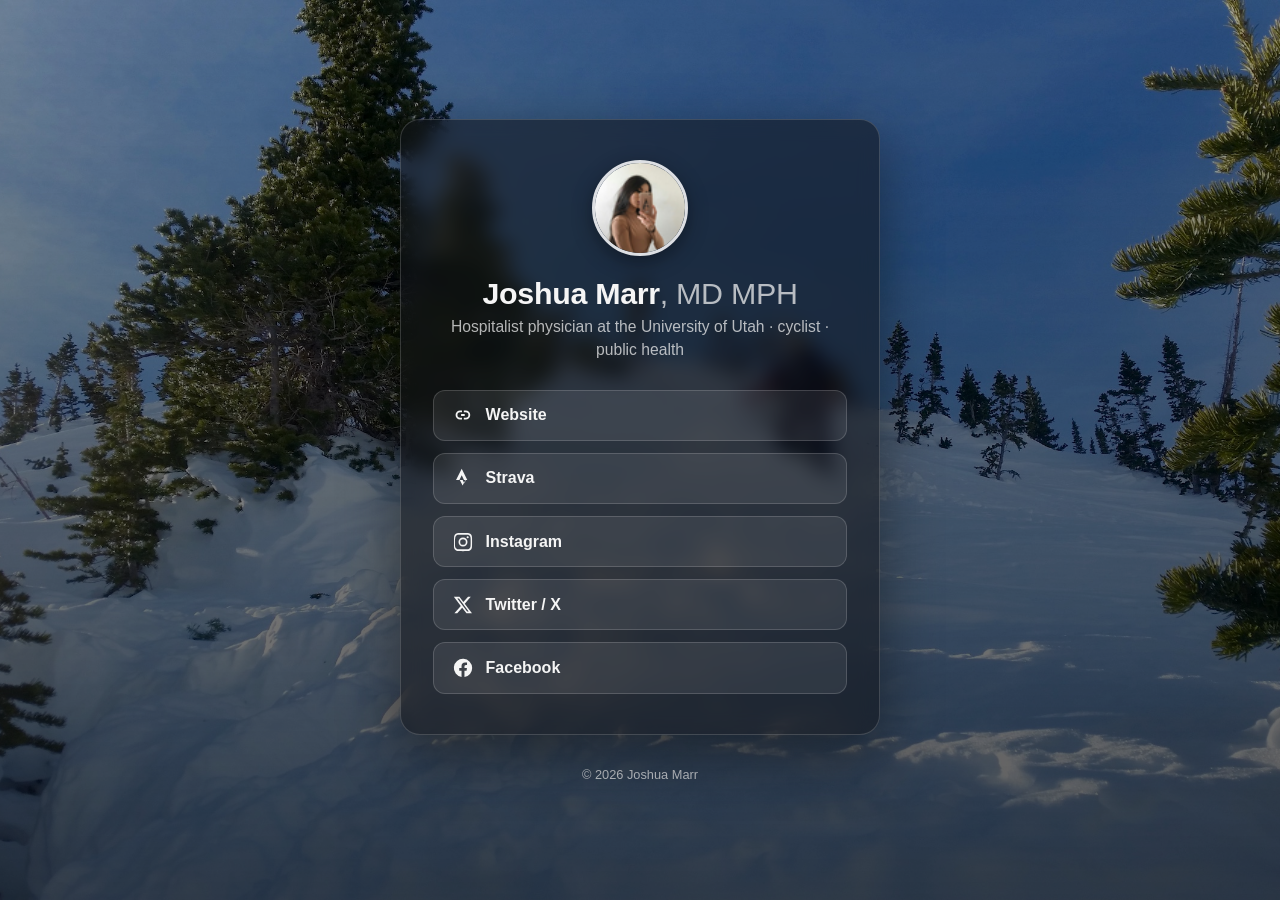
==== index.html @ 2447f127 "Migrate joshmarr.com from Tumblr to a static Netlify site Replace the Tumblr-hosted Persona-theme la" ====
<!DOCTYPE html>
<html lang="en">
<head>
  <meta charset="utf-8">
  <meta name="viewport" content="width=device-width, initial-scale=1">
  <title>Joshua Marr, MD MPH</title>
  <meta name="description" content="Joshua Marr, MD MPH — hospitalist physician at the University of Utah. Public health, cycling, and the outdoors.">
  <meta name="keywords" content="Joshua Marr, physician, hospitalist, MD, MPH, University of Utah, public health, cycling, Strava">

  <!-- Open Graph / social sharing -->
  <meta property="og:type" content="website">
  <meta property="og:title" content="Joshua Marr, MD MPH">
  <meta property="og:description" content="Hospitalist physician at the University of Utah. Public health, cycling, and the outdoors.">
  <meta property="og:url" content="https://www.joshmarr.com/">
  <meta property="og:image" content="https://www.joshmarr.com/images/avatar.png">
  <meta name="twitter:card" content="summary">

  <link rel="icon" type="image/png" href="/images/avatar.png">
  <link rel="apple-touch-icon" href="/images/avatar.png">
  <link rel="stylesheet" href="/styles.css">
</head>
<body>
  <main class="card">
    <img class="avatar" src="/images/avatar.png" alt="Joshua Marr" width="96" height="96">
    <h1 class="name">Joshua Marr<span class="creds">, MD&nbsp;MPH</span></h1>
    <p class="tagline">Hospitalist physician at the University of Utah &middot; cyclist &middot; public health</p>

    <nav class="links" aria-label="Profiles">
      <a class="link" href="https://healthcare.utah.edu/fad/mddetail.php?physicianID=u0899222" target="_blank" rel="noopener">
        <svg viewBox="0 0 24 24" aria-hidden="true"><path d="M3.9 12a5 5 0 0 1 5-5h2v2h-2a3 3 0 0 0 0 6h2v2h-2a5 5 0 0 1-5-5Zm6 1h4v-2h-4v2Zm5-6h-2v2h2a3 3 0 0 1 0 6h-2v2h2a5 5 0 0 0 0-10Z"/></svg>
        <span>Website</span>
      </a>
      <a class="link" href="https://www.strava.com/athletes/84659" target="_blank" rel="noopener">
        <svg viewBox="0 0 24 24" aria-hidden="true"><path d="M10.6 2 4.4 14.3h3.7L10.6 9l2.5 5.3h3.6L10.6 2Zm4.6 12.3-1.8 3.5-1.8-3.5H8.5l3.1 6 3.1-6h-2.6Z"/></svg>
        <span>Strava</span>
      </a>
      <a class="link" href="https://www.instagram.com/joshuamarr" target="_blank" rel="noopener">
        <svg viewBox="0 0 24 24" aria-hidden="true"><path d="M12 2.2c3.2 0 3.6 0 4.9.07 1.2.05 1.8.25 2.2.42.6.2 1 .47 1.4.9.4.4.7.8.9 1.4.17.4.37 1 .42 2.2.06 1.3.07 1.7.07 4.9s0 3.6-.07 4.9c-.05 1.2-.25 1.8-.42 2.2-.2.6-.5 1-.9 1.4-.4.4-.8.7-1.4.9-.4.17-1 .37-2.2.42-1.3.06-1.7.07-4.9.07s-3.6 0-4.9-.07c-1.2-.05-1.8-.25-2.2-.42-.6-.2-1-.5-1.4-.9-.4-.4-.7-.8-.9-1.4-.17-.4-.37-1-.42-2.2C2.2 15.6 2.2 15.2 2.2 12s0-3.6.07-4.9c.05-1.2.25-1.8.42-2.2.2-.6.5-1 .9-1.4.4-.4.8-.7 1.4-.9.4-.17 1-.37 2.2-.42C8.4 2.2 8.8 2.2 12 2.2Zm0 1.8c-3.1 0-3.5 0-4.7.07-.9.04-1.4.2-1.7.32-.43.17-.74.37-1.06.7-.32.32-.52.63-.7 1.06-.12.3-.28.8-.32 1.7C3.25 9.1 3.24 9.4 3.24 12s0 2.9.07 4.1c.04.9.2 1.4.32 1.7.17.43.37.74.7 1.06.32.32.63.52 1.06.7.3.12.8.28 1.7.32 1.2.06 1.6.07 4.7.07s3.5 0 4.7-.07c.9-.04 1.4-.2 1.7-.32.43-.17.74-.37 1.06-.7.32-.32.52-.63.7-1.06.12-.3.28-.8.32-1.7.06-1.2.07-1.5.07-4.1s0-2.9-.07-4.1c-.04-.9-.2-1.4-.32-1.7a2.9 2.9 0 0 0-.7-1.06 2.9 2.9 0 0 0-1.06-.7c-.3-.12-.8-.28-1.7-.32C15.5 4 15.1 4 12 4Zm0 3.1a4.9 4.9 0 1 1 0 9.8 4.9 4.9 0 0 1 0-9.8Zm0 1.8a3.1 3.1 0 1 0 0 6.2 3.1 3.1 0 0 0 0-6.2Zm5.1-3.2a1.15 1.15 0 1 1 0 2.3 1.15 1.15 0 0 1 0-2.3Z"/></svg>
        <span>Instagram</span>
      </a>
      <a class="link" href="https://twitter.com/jmarrmd" target="_blank" rel="noopener">
        <svg viewBox="0 0 24 24" aria-hidden="true"><path d="M17.5 3h3l-6.6 7.5L21.8 21h-6l-4.7-6.1L5.7 21H2.6l7-8L2 3h6.1l4.3 5.6L17.5 3Zm-1 16h1.7L7.6 4.8H5.8L16.5 19Z"/></svg>
        <span>Twitter / X</span>
      </a>
      <a class="link" href="https://www.facebook.com/josh.marr" target="_blank" rel="noopener">
        <svg viewBox="0 0 24 24" aria-hidden="true"><path d="M22 12a10 10 0 1 0-11.6 9.9v-7H7.9V12h2.5V9.8c0-2.5 1.5-3.9 3.8-3.9 1.1 0 2.2.2 2.2.2v2.5h-1.2c-1.2 0-1.6.8-1.6 1.6V12h2.7l-.4 2.9h-2.3v7A10 10 0 0 0 22 12Z"/></svg>
        <span>Facebook</span>
      </a>
    </nav>
  </main>

  <footer class="footer">
    <p>&copy; <span id="year">2026</span> Joshua Marr</p>
  </footer>

  <script>document.getElementById('year').textContent = new Date().getFullYear();</script>
</body>
</html>
---- styles.css ----
:root {
  --accent: #fc4c02; /* Strava-ish orange, nods to the cycling theme */
  --text: #f5f5f5;
  --muted: rgba(245, 245, 245, 0.72);
  --card-bg: rgba(15, 18, 22, 0.55);
  --link-bg: rgba(255, 255, 255, 0.08);
  --link-bg-hover: rgba(255, 255, 255, 0.18);
  --border: rgba(255, 255, 255, 0.16);
}

* { box-sizing: border-box; }

html, body { height: 100%; }

body {
  margin: 0;
  min-height: 100vh;
  display: flex;
  flex-direction: column;
  align-items: center;
  justify-content: center;
  gap: 2rem;
  padding: 2rem 1rem;
  font-family: -apple-system, BlinkMacSystemFont, "Segoe UI", Roboto, Helvetica, Arial, sans-serif;
  color: var(--text);
  text-align: center;
  background: #0e1116 url("/images/background.jpg") center / cover no-repeat fixed;
}

/* Darkening overlay for text legibility over the photo */
body::before {
  content: "";
  position: fixed;
  inset: 0;
  background: linear-gradient(180deg, rgba(0,0,0,0.35), rgba(0,0,0,0.65));
  z-index: -1;
}

.card {
  width: 100%;
  max-width: 30rem;
  padding: 2.5rem 2rem;
  border-radius: 1.25rem;
  background: var(--card-bg);
  border: 1px solid var(--border);
  backdrop-filter: blur(10px);
  -webkit-backdrop-filter: blur(10px);
  box-shadow: 0 20px 60px rgba(0, 0, 0, 0.45);
}

.avatar {
  width: 96px;
  height: 96px;
  border-radius: 50%;
  object-fit: cover;
  border: 3px solid rgba(255, 255, 255, 0.85);
  box-shadow: 0 6px 20px rgba(0, 0, 0, 0.4);
}

.name {
  margin: 1rem 0 0.25rem;
  font-size: 1.9rem;
  font-weight: 700;
  letter-spacing: -0.01em;
}

.creds {
  font-weight: 500;
  color: var(--muted);
}

.tagline {
  margin: 0 0 1.75rem;
  font-size: 0.98rem;
  line-height: 1.5;
  color: var(--muted);
}

.links {
  display: flex;
  flex-direction: column;
  gap: 0.75rem;
}

.link {
  display: flex;
  align-items: center;
  gap: 0.75rem;
  padding: 0.85rem 1.1rem;
  border-radius: 0.75rem;
  background: var(--link-bg);
  border: 1px solid var(--border);
  color: var(--text);
  text-decoration: none;
  font-size: 1rem;
  font-weight: 600;
  transition: background 0.15s ease, transform 0.15s ease, border-color 0.15s ease;
}

.link:hover,
.link:focus-visible {
  background: var(--link-bg-hover);
  border-color: var(--accent);
  transform: translateY(-2px);
  outline: none;
}

.link svg {
  width: 22px;
  height: 22px;
  flex: 0 0 auto;
  fill: currentColor;
}

.link span { flex: 1; text-align: left; }

.footer {
  font-size: 0.8rem;
  color: var(--muted);
}

.footer p { margin: 0; }

@media (max-width: 380px) {
  .card { padding: 2rem 1.25rem; }
  .name { font-size: 1.6rem; }
}

@media (prefers-reduced-motion: reduce) {
  .link { transition: none; }
  .link:hover, .link:focus-visible { transform: none; }
}
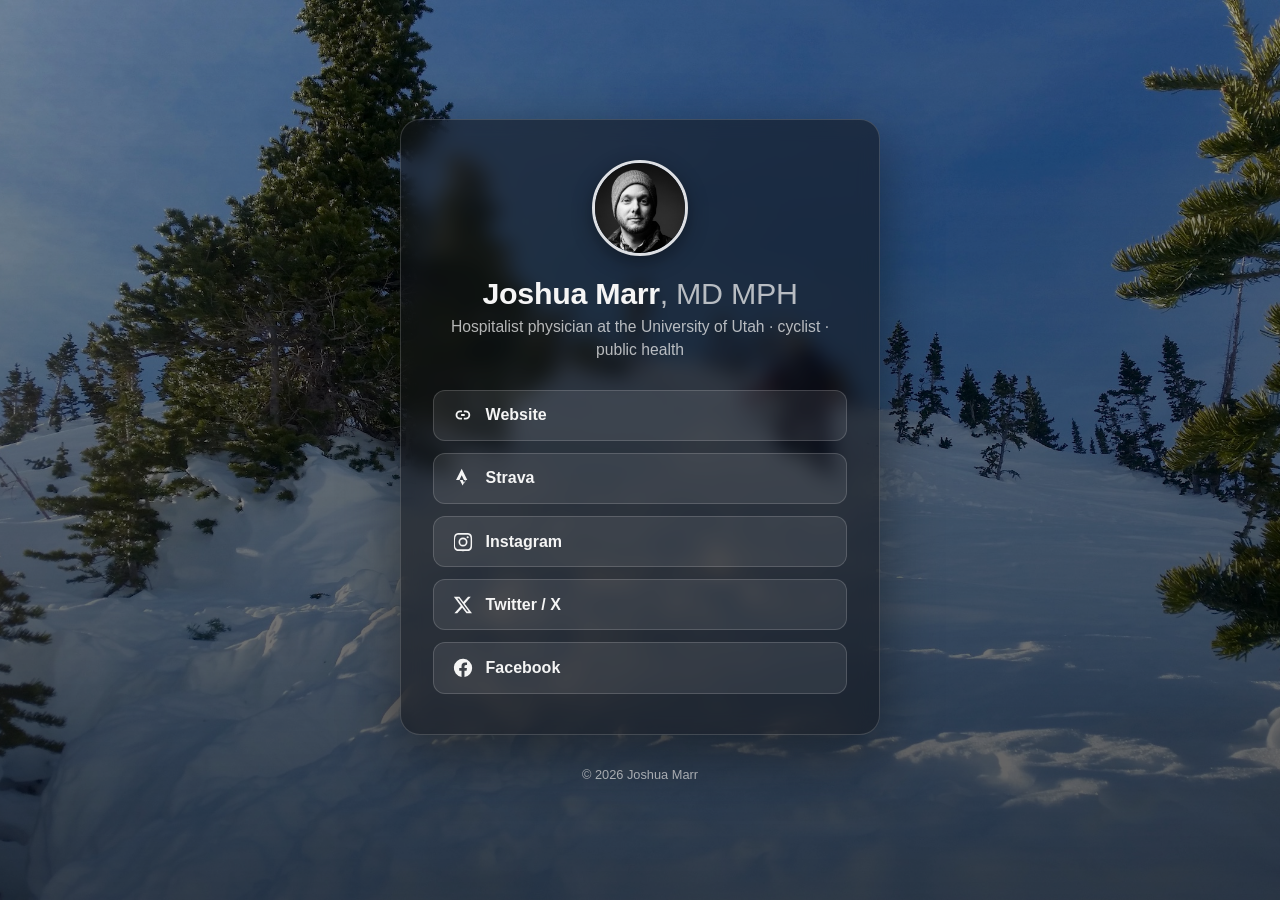
==== commit 4f769ab5: "Replace avatar with B&W portrait Swap the small Tumblr thumbnail for a proper head-and-shoulders cro" ====
--- a/index.html
+++ b/index.html
@@ -15,7 +15,7 @@
   <meta property="og:image" content="https://www.joshmarr.com/images/avatar.png">
   <meta name="twitter:card" content="summary">
 
-  <link rel="icon" type="image/png" href="/images/avatar.png">
+  <link rel="icon" type="image/png" href="/images/favicon.png">
   <link rel="apple-touch-icon" href="/images/avatar.png">
   <link rel="stylesheet" href="/styles.css">
 </head>
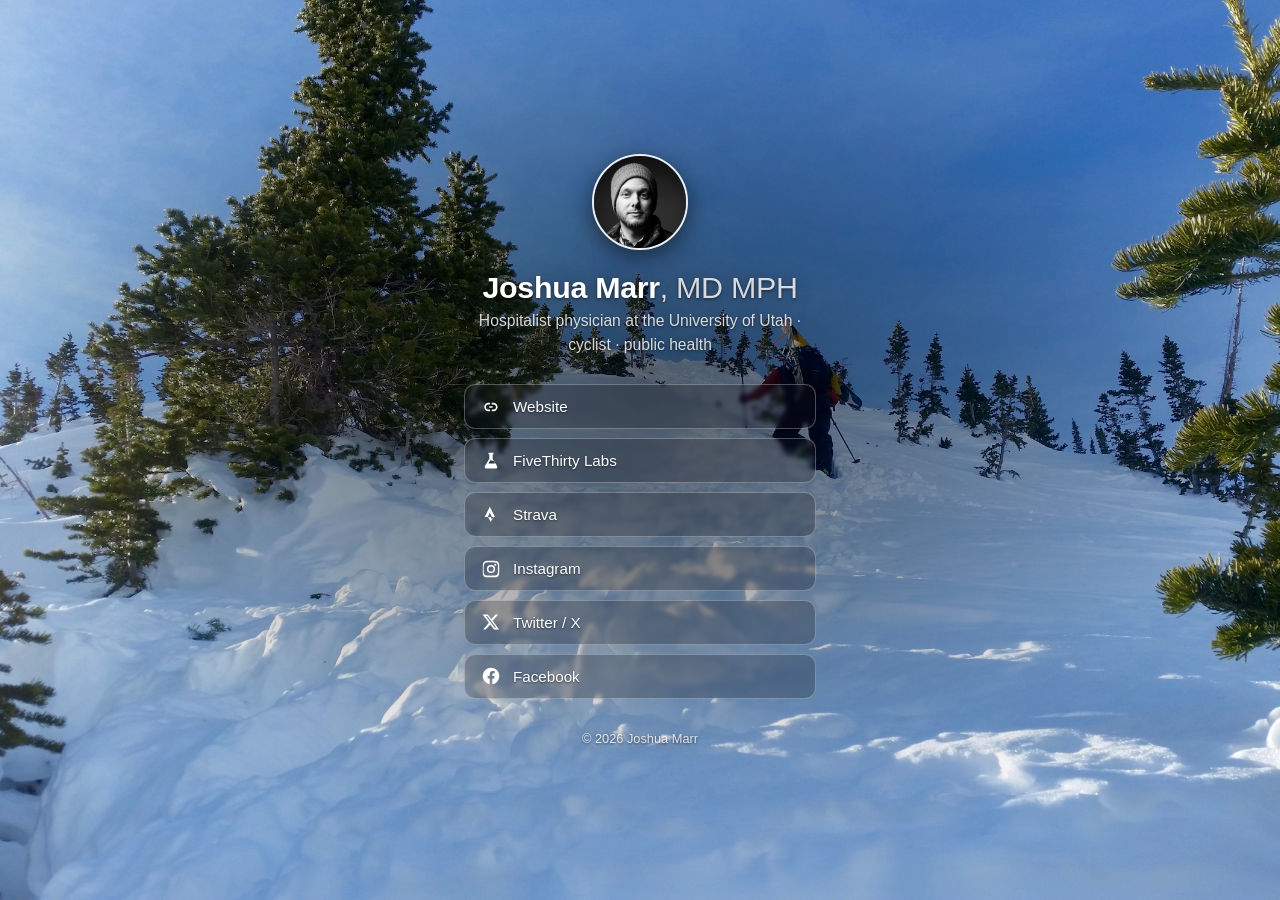
==== commit 575c9b53: "Add FiveThirty Labs link and lighten the design - Add a FiveThirty Labs profile link (fivethirtylabs" ====
--- a/index.html
+++ b/index.html
@@ -30,6 +30,10 @@
         <svg viewBox="0 0 24 24" aria-hidden="true"><path d="M3.9 12a5 5 0 0 1 5-5h2v2h-2a3 3 0 0 0 0 6h2v2h-2a5 5 0 0 1-5-5Zm6 1h4v-2h-4v2Zm5-6h-2v2h2a3 3 0 0 1 0 6h-2v2h2a5 5 0 0 0 0-10Z"/></svg>
         <span>Website</span>
       </a>
+      <a class="link" href="https://www.fivethirtylabs.com" target="_blank" rel="noopener">
+        <svg viewBox="0 0 24 24" aria-hidden="true"><path d="M9 2v2h1v5.2L4.7 18A2 2 0 0 0 6.4 21h11.2a2 2 0 0 0 1.7-3L14 9.2V4h1V2H9Zm3 2h0v5.8l1.3 2.2H10.7L12 9.8V4Zm-3.1 11 1.9-3.2h4.4L17 15H8.9Z"/></svg>
+        <span>FiveThirty Labs</span>
+      </a>
       <a class="link" href="https://www.strava.com/athletes/84659" target="_blank" rel="noopener">
         <svg viewBox="0 0 24 24" aria-hidden="true"><path d="M10.6 2 4.4 14.3h3.7L10.6 9l2.5 5.3h3.6L10.6 2Zm4.6 12.3-1.8 3.5-1.8-3.5H8.5l3.1 6 3.1-6h-2.6Z"/></svg>
         <span>Strava</span>
--- a/styles.css
+++ b/styles.css
@@ -1,11 +1,11 @@
 :root {
   --accent: #fc4c02; /* Strava-ish orange, nods to the cycling theme */
-  --text: #f5f5f5;
-  --muted: rgba(245, 245, 245, 0.72);
-  --card-bg: rgba(15, 18, 22, 0.55);
-  --link-bg: rgba(255, 255, 255, 0.08);
-  --link-bg-hover: rgba(255, 255, 255, 0.18);
-  --border: rgba(255, 255, 255, 0.16);
+  --text: #ffffff;
+  --muted: rgba(255, 255, 255, 0.82);
+  --link-bg: rgba(20, 22, 28, 0.26);
+  --link-bg-hover: rgba(20, 22, 28, 0.5);
+  --border: rgba(255, 255, 255, 0.28);
+  --shadow: 0 1px 3px rgba(0, 0, 0, 0.55), 0 0 18px rgba(0, 0, 0, 0.35);
 }
 
 * { box-sizing: border-box; }
@@ -27,25 +27,26 @@
   background: #0e1116 url("/images/background.jpg") center / cover no-repeat fixed;
 }
 
-/* Darkening overlay for text legibility over the photo */
+/* Soft scrim concentrated behind the content for legibility,
+   feathering out so the photo stays visible toward the edges. */
 body::before {
   content: "";
   position: fixed;
   inset: 0;
-  background: linear-gradient(180deg, rgba(0,0,0,0.35), rgba(0,0,0,0.65));
   z-index: -1;
+  background:
+    radial-gradient(ellipse 65% 55% at 50% 44%,
+      rgba(0, 0, 0, 0.55) 0%,
+      rgba(0, 0, 0, 0.28) 45%,
+      rgba(0, 0, 0, 0.08) 75%,
+      rgba(0, 0, 0, 0) 100%);
 }
 
+/* Just a centering container now — no panel covering the photo. */
 .card {
   width: 100%;
-  max-width: 30rem;
-  padding: 2.5rem 2rem;
-  border-radius: 1.25rem;
-  background: var(--card-bg);
-  border: 1px solid var(--border);
-  backdrop-filter: blur(10px);
-  -webkit-backdrop-filter: blur(10px);
-  box-shadow: 0 20px 60px rgba(0, 0, 0, 0.45);
+  max-width: 22rem;
+  padding: 0;
 }
 
 .avatar {
@@ -53,8 +54,8 @@
   height: 96px;
   border-radius: 50%;
   object-fit: cover;
-  border: 3px solid rgba(255, 255, 255, 0.85);
-  box-shadow: 0 6px 20px rgba(0, 0, 0, 0.4);
+  border: 2px solid rgba(255, 255, 255, 0.9);
+  box-shadow: 0 6px 24px rgba(0, 0, 0, 0.55);
 }
 
 .name {
@@ -62,6 +63,7 @@
   font-size: 1.9rem;
   font-weight: 700;
   letter-spacing: -0.01em;
+  text-shadow: var(--shadow);
 }
 
 .creds {
@@ -74,26 +76,30 @@
   font-size: 0.98rem;
   line-height: 1.5;
   color: var(--muted);
+  text-shadow: var(--shadow);
 }
 
 .links {
   display: flex;
   flex-direction: column;
-  gap: 0.75rem;
+  gap: 0.6rem;
 }
 
 .link {
   display: flex;
   align-items: center;
   gap: 0.75rem;
-  padding: 0.85rem 1.1rem;
-  border-radius: 0.75rem;
+  padding: 0.7rem 1rem;
+  border-radius: 0.7rem;
   background: var(--link-bg);
   border: 1px solid var(--border);
+  -webkit-backdrop-filter: blur(2px);
+  backdrop-filter: blur(2px);
   color: var(--text);
   text-decoration: none;
-  font-size: 1rem;
-  font-weight: 600;
+  font-size: 0.95rem;
+  font-weight: 500;
+  text-shadow: 0 1px 2px rgba(0, 0, 0, 0.5);
   transition: background 0.15s ease, transform 0.15s ease, border-color 0.15s ease;
 }
 
@@ -101,13 +107,13 @@
 .link:focus-visible {
   background: var(--link-bg-hover);
   border-color: var(--accent);
-  transform: translateY(-2px);
+  transform: translateY(-1px);
   outline: none;
 }
 
 .link svg {
-  width: 22px;
-  height: 22px;
+  width: 20px;
+  height: 20px;
   flex: 0 0 auto;
   fill: currentColor;
 }
@@ -117,12 +123,12 @@
 .footer {
   font-size: 0.8rem;
   color: var(--muted);
+  text-shadow: var(--shadow);
 }
 
 .footer p { margin: 0; }
 
 @media (max-width: 380px) {
-  .card { padding: 2rem 1.25rem; }
   .name { font-size: 1.6rem; }
 }
 
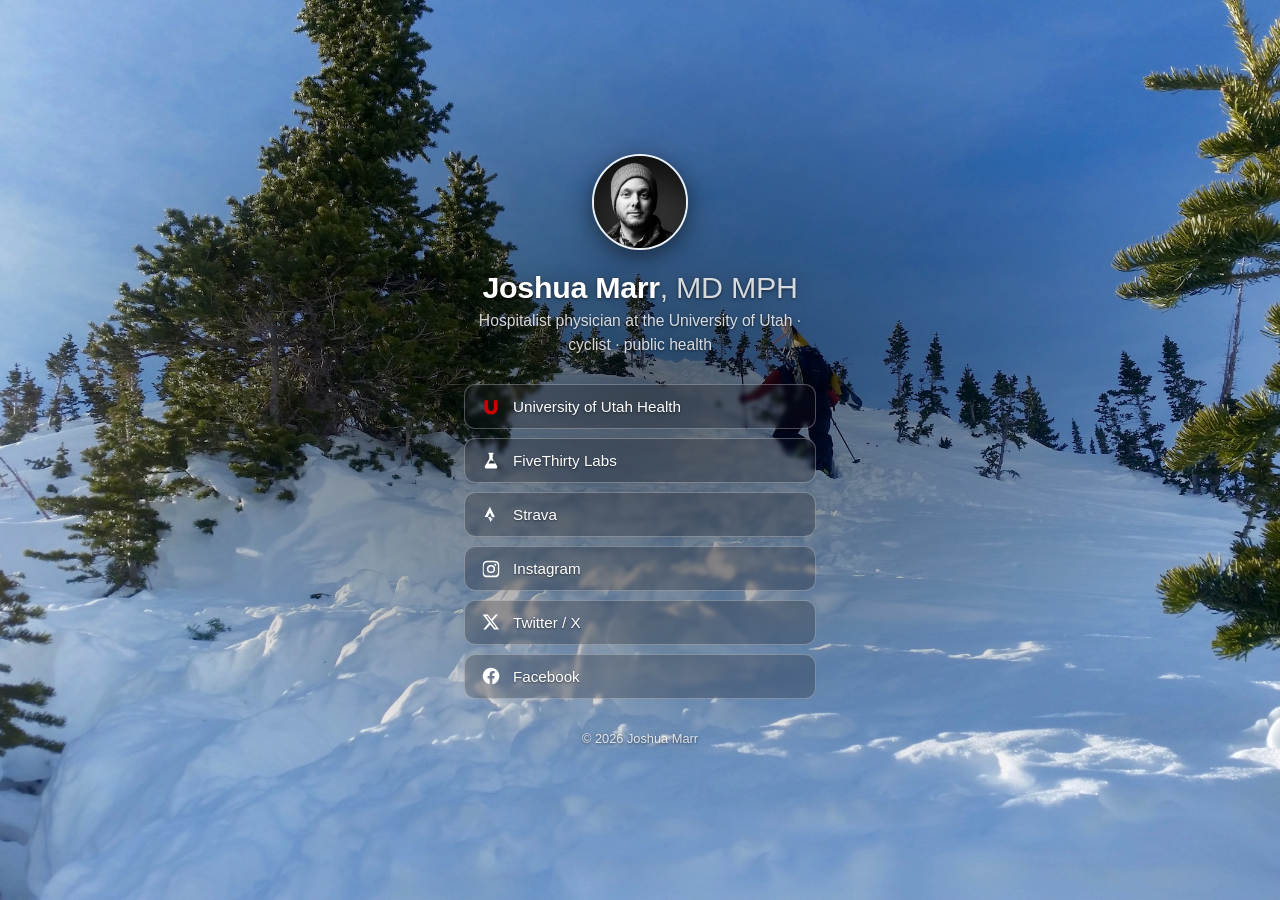
==== commit 1eee04c7: "Style University of Utah Health link with crimson block-U mark Rename the "Website" link to "Univers" ====
--- a/index.html
+++ b/index.html
@@ -27,8 +27,8 @@
 
     <nav class="links" aria-label="Profiles">
       <a class="link" href="https://healthcare.utah.edu/fad/mddetail.php?physicianID=u0899222" target="_blank" rel="noopener">
-        <svg viewBox="0 0 24 24" aria-hidden="true"><path d="M3.9 12a5 5 0 0 1 5-5h2v2h-2a3 3 0 0 0 0 6h2v2h-2a5 5 0 0 1-5-5Zm6 1h4v-2h-4v2Zm5-6h-2v2h2a3 3 0 0 1 0 6h-2v2h2a5 5 0 0 0 0-10Z"/></svg>
-        <span>Website</span>
+        <svg class="uofu" viewBox="0 0 24 24" aria-hidden="true"><path d="M4 4 L4 13 C4 18.4 7.4 21 12 21 C16.6 21 20 18.4 20 13 L20 4 L15.4 4 L15.4 13 C15.4 15.4 14 16.8 12 16.8 C10 16.8 8.6 15.4 8.6 13 L8.6 4 Z"/></svg>
+        <span>University of Utah Health</span>
       </a>
       <a class="link" href="https://www.fivethirtylabs.com" target="_blank" rel="noopener">
         <svg viewBox="0 0 24 24" aria-hidden="true"><path d="M9 2v2h1v5.2L4.7 18A2 2 0 0 0 6.4 21h11.2a2 2 0 0 0 1.7-3L14 9.2V4h1V2H9Zm3 2h0v5.8l1.3 2.2H10.7L12 9.8V4Zm-3.1 11 1.9-3.2h4.4L17 15H8.9Z"/></svg>
--- a/styles.css
+++ b/styles.css
@@ -118,6 +118,9 @@
   fill: currentColor;
 }
 
+/* University of Utah crimson for the block-U mark */
+.link .uofu { fill: #cc0000; }
+
 .link span { flex: 1; text-align: left; }
 
 .footer {
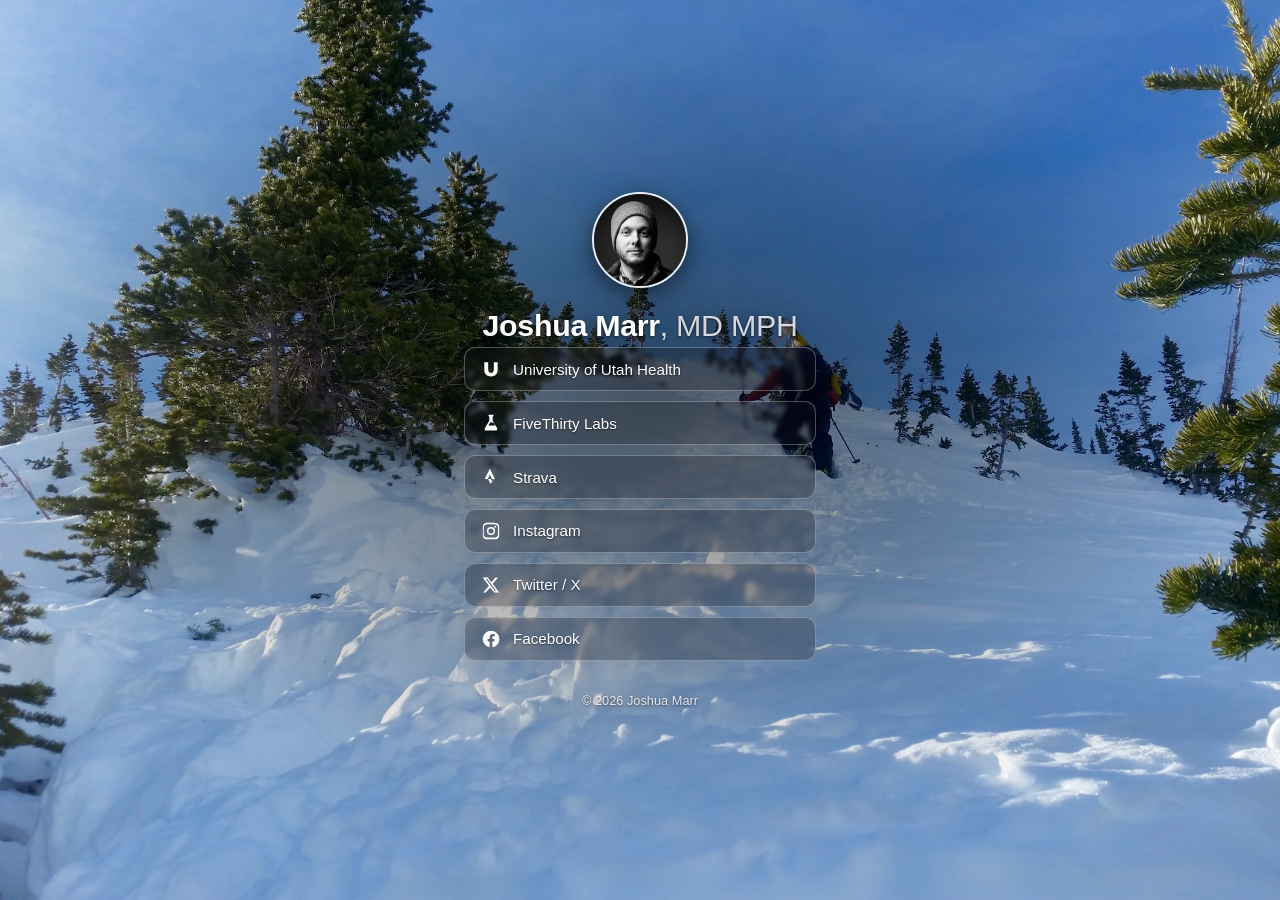
==== commit 2873fc6e: "Tidy header: white U, drop tagline, bust avatar cache - Make the University of Utah U inherit the ic" ====
--- a/index.html
+++ b/index.html
@@ -12,18 +12,17 @@
   <meta property="og:title" content="Joshua Marr, MD MPH">
   <meta property="og:description" content="Hospitalist physician at the University of Utah. Public health, cycling, and the outdoors.">
   <meta property="og:url" content="https://www.joshmarr.com/">
-  <meta property="og:image" content="https://www.joshmarr.com/images/avatar.png">
+  <meta property="og:image" content="https://www.joshmarr.com/images/avatar.png?v=2">
   <meta name="twitter:card" content="summary">
 
-  <link rel="icon" type="image/png" href="/images/favicon.png">
-  <link rel="apple-touch-icon" href="/images/avatar.png">
+  <link rel="icon" type="image/png" href="/images/favicon.png?v=2">
+  <link rel="apple-touch-icon" href="/images/avatar.png?v=2">
   <link rel="stylesheet" href="/styles.css">
 </head>
 <body>
   <main class="card">
-    <img class="avatar" src="/images/avatar.png" alt="Joshua Marr" width="96" height="96">
+    <img class="avatar" src="/images/avatar.png?v=2" alt="Joshua Marr" width="96" height="96">
     <h1 class="name">Joshua Marr<span class="creds">, MD&nbsp;MPH</span></h1>
-    <p class="tagline">Hospitalist physician at the University of Utah &middot; cyclist &middot; public health</p>
 
     <nav class="links" aria-label="Profiles">
       <a class="link" href="https://healthcare.utah.edu/fad/mddetail.php?physicianID=u0899222" target="_blank" rel="noopener">
--- a/styles.css
+++ b/styles.css
@@ -118,9 +118,6 @@
   fill: currentColor;
 }
 
-/* University of Utah crimson for the block-U mark */
-.link .uofu { fill: #cc0000; }
-
 .link span { flex: 1; text-align: left; }
 
 .footer {
